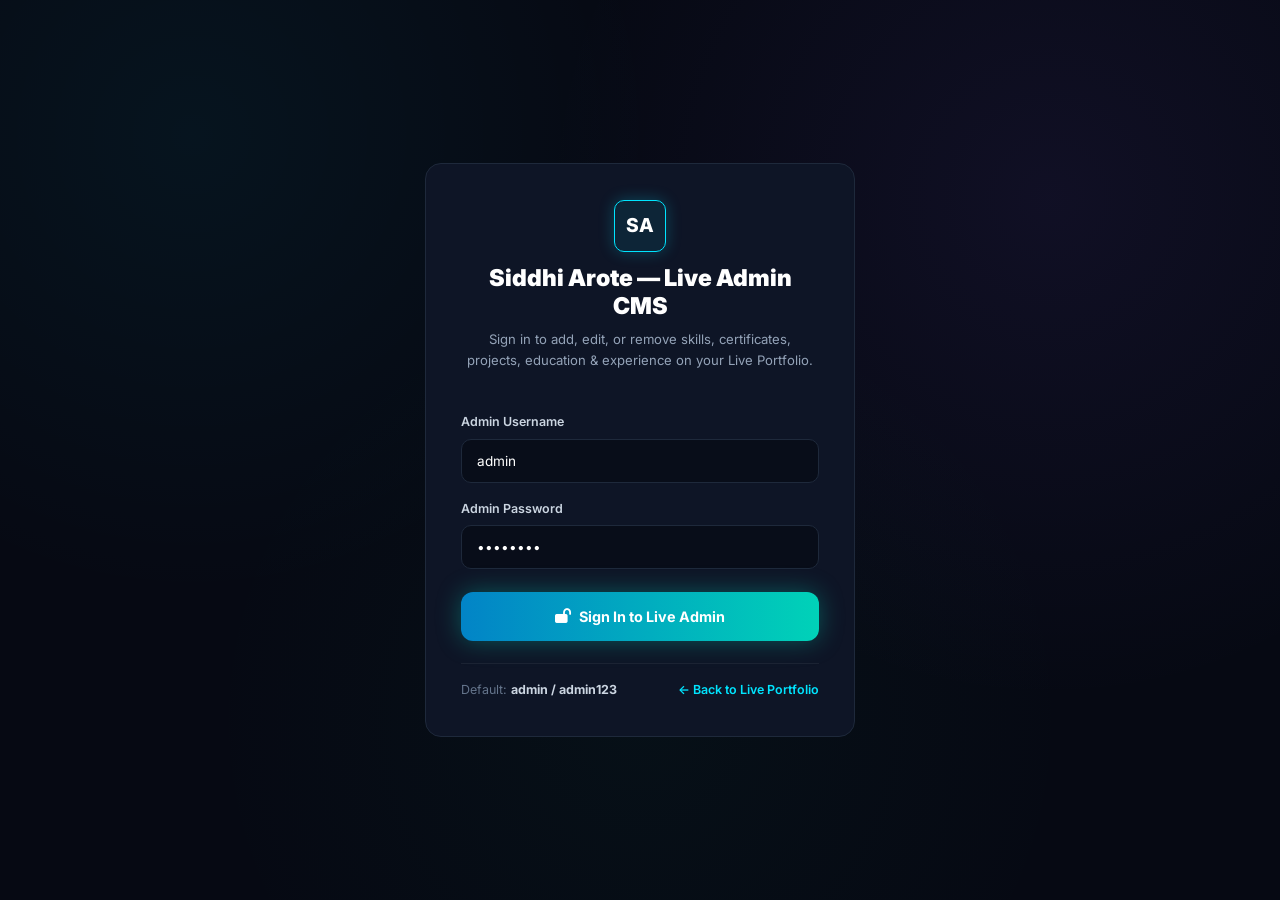
==== admin.html @ beb728c4 "Enable Live Admin CMS (admin.html) and auto-sync for Skills, Certificates, Projects, Education, Expe" ====
<!DOCTYPE html>
<html lang="en" data-bs-theme="dark">
<head>
    <meta charset="UTF-8">
    <meta name="viewport" content="width=device-width, initial-scale=1.0">
    <title>Live Admin CMS — Manage Portfolio (Skills, Certificates, Projects)</title>
    <link href="https://cdn.jsdelivr.net/npm/bootstrap@5.3.3/dist/css/bootstrap.min.css" rel="stylesheet">
    <link rel="stylesheet" href="https://cdnjs.cloudflare.com/ajax/libs/font-awesome/6.5.1/css/all.min.css">
    <link rel="stylesheet" href="assets/portfolio.css">
    <style>
        .admin-layout { display: grid; grid-template-columns: 260px 1fr; min-height: calc(100vh - 68px); }
        .admin-sidebar { background: #080d19; border-right: 1px solid #1e293b; padding: 1.4rem 1rem; display: flex; flex-direction: column; gap: 0.4rem; }
        .admin-tab-btn { display: flex; align-items: center; gap: 0.7rem; padding: 0.72rem 0.95rem; border-radius: 10px; font-size: 0.85rem; font-weight: 600; color: #94a3b8; background: transparent; border: 1px solid transparent; cursor: pointer; text-align: left; transition: all 0.2s; }
        .admin-tab-btn:hover { color: #fff; background: #111a2e; }
        .admin-tab-btn.active { background: rgba(0, 229, 255, 0.12); color: #00e5ff; border-color: rgba(0, 229, 255, 0.35); }
        .admin-main { padding: 2rem 2.4rem; max-width: 1120px; }
        .tab-panel { display: none; }
        .tab-panel.active { display: block; }
        .admin-table { width: 100%; border-collapse: collapse; font-size: 0.83rem; }
        .admin-table th, .admin-table td { padding: 0.78rem 0.9rem; border-bottom: 1px solid #1e293b; text-align: left; }
        .admin-table th { color: #94a3b8; font-weight: 700; background: #080d19; }
        .btn-sm-edit { background: rgba(59, 130, 246, 0.16); border: 1px solid rgba(59, 130, 246, 0.4); color: #60a5fa; padding: 0.3rem 0.65rem; border-radius: 6px; font-size: 0.74rem; font-weight: 600; cursor: pointer; }
        .btn-sm-del { background: rgba(244, 63, 94, 0.15); border: 1px solid rgba(244, 63, 94, 0.4); color: #fda4af; padding: 0.3rem 0.65rem; border-radius: 6px; font-size: 0.74rem; font-weight: 600; cursor: pointer; }
        @media (max-width: 920px) {
            .admin-layout { grid-template-columns: 1fr; }
            .admin-sidebar { flex-direction: row; flex-wrap: wrap; border-right: none; border-bottom: 1px solid #1e293b; }
        }
    </style>
</head>
<body>

<!-- LOGIN OVERLAY -->
<div id="adminLoginGate" style="min-height:100vh;display:flex;align-items:center;justify-content:center;padding:1.5rem;">
    <div class="edu-card" style="width:100%;max-width:430px;padding:2.2rem;">
        <div style="text-align:center;margin-bottom:1.6rem;">
            <div class="brand-logo" style="width:52px;height:52px;margin:0 auto 0.85rem;font-size:1.2rem;">SA</div>
            <h1 style="font-size:1.45rem;font-weight:900;color:#fff;">Siddhi Arote — Live Admin CMS</h1>
            <p style="font-size:0.82rem;color:#94a3b8;margin-top:0.25rem;">
                Sign in to add, edit, or remove skills, certificates, projects, education &amp; experience on your Live Portfolio.
            </p>
        </div>
        <div id="loginErrorBox" style="display:none;background:rgba(244,63,94,0.15);border:1px solid #f43f5e;color:#fda4af;padding:0.7rem 1rem;border-radius:10px;font-size:0.8rem;margin-bottom:1.1rem;text-align:center;">
            Invalid credentials! Default: <strong>admin / admin123</strong>
        </div>
        <form onsubmit="return handleLiveAdminLogin(event)">
            <div class="form-group">
                <label class="form-label">Admin Username</label>
                <input type="text" id="loginUser" class="form-control" value="admin" required>
            </div>
            <div class="form-group" style="margin-bottom:1.4rem;">
                <label class="form-label">Admin Password</label>
                <input type="password" id="loginPass" class="form-control" value="admin123" required>
            </div>
            <button type="submit" class="btn-explore" style="width:100%;justify-content:center;">
                <i class="fa-solid fa-lock-open"></i> Sign In to Live Admin
            </button>
        </form>
        <div style="margin-top:1.4rem;padding-top:1rem;border-top:1px solid rgba(255,255,255,0.06);display:flex;justify-content:space-between;font-size:0.78rem;color:#64748b;">
            <span>Default: <strong style="color:#cbd5e1;">admin / admin123</strong></span>
            <a href="index.html" style="color:#00e5ff;font-weight:600;">← Back to Live Portfolio</a>
        </div>
    </div>
</div>

<!-- DASHBOARD CONTAINER -->
<div id="adminAppWrap" style="display:none;">
    <header class="navbar">
        <div class="navbar-inner">
            <div class="brand">
                <div class="brand-logo">SA</div>
                <div class="brand-text">
                    <div class="brand-name">Live Portfolio Admin CMS <span class="online-dot"></span></div>
                    <div class="brand-sub">Add / Remove Skills, Certificates, Projects, Education &amp; Experience</div>
                </div>
            </div>
            <div class="nav-actions">
                <button type="button" class="btn-explore" onclick="publishToGitHubNow()" style="padding:0.48rem 1rem;font-size:0.8rem;">
                    <i class="fa-solid fa-cloud-arrow-up"></i> Save &amp; Publish to Live GitHub
                </button>
                <a href="index.html" target="_blank" class="btn-resume-nav">
                    <i class="fa-solid fa-up-right-from-square"></i> View Live Portfolio
                </a>
                <button type="button" onclick="logoutLiveAdmin()" class="btn-admin-nav" style="color:#fda4af;border-color:rgba(244,63,94,0.35);">
                    <i class="fa-solid fa-right-from-bracket"></i> Logout
                </button>
            </div>
        </div>
    </header>

    <div class="admin-layout">
        <aside class="admin-sidebar">
            <button type="button" class="admin-tab-btn active" onclick="switchTab('skills', this)">
                <i class="fa-solid fa-microchip"></i> Skills (<span id="cnt_skills">0</span>)
            </button>
            <button type="button" class="admin-tab-btn" onclick="switchTab('certificates', this)">
                <i class="fa-solid fa-award"></i> Certificates (<span id="cnt_certs">0</span>)
            </button>
            <button type="button" class="admin-tab-btn" onclick="switchTab('projects', this)">
                <i class="fa-solid fa-code-branch"></i> Projects (<span id="cnt_projects">0</span>)
            </button>
            <button type="button" class="admin-tab-btn" onclick="switchTab('education', this)">
                <i class="fa-solid fa-graduation-cap"></i> Education (<span id="cnt_edu">0</span>)
            </button>
            <button type="button" class="admin-tab-btn" onclick="switchTab('experience', this)">
                <i class="fa-solid fa-briefcase"></i> Experience (<span id="cnt_exp">0</span>)
            </button>
            <button type="button" class="admin-tab-btn" onclick="switchTab('github', this)">
                <i class="fa-brands fa-github"></i> GitHub Live Sync Settings
            </button>
        </aside>

        <main class="admin-main">
            <div id="statusAlert" style="display:none;background:rgba(16,185,129,0.16);border:1px solid #10b981;color:#34d399;padding:0.85rem 1.2rem;border-radius:12px;margin-bottom:1.5rem;font-size:0.86rem;font-weight:600;"></div>

            <!-- TAB 1: SKILLS -->
            <div id="tab-skills" class="tab-panel active">
                <h2 style="font-size:1.5rem;font-weight:800;margin-bottom:1.2rem;">Add / Edit / Remove Technical Skills</h2>
                <form onsubmit="return saveSkillItem(event)" class="edu-card" style="margin-bottom:2rem;">
                    <input type="hidden" id="sk_id" value="0">
                    <div class="form-grid" style="grid-template-columns:1.2fr 1.2fr 110px 140px auto;align-items:end;">
                        <div class="form-group" style="margin-bottom:0;">
                            <label class="form-label">Category *</label>
                            <select id="sk_cat" class="form-control">
                                <option value="Java Enterprise & Backend">Java Enterprise &amp; Backend</option>
                                <option value="MERN Stack & Modern Web">MERN Stack &amp; Modern Web</option>
                                <option value="Databases & Cloud / DevOps">Databases &amp; Cloud / DevOps</option>
                                <option value="AI & Engineering Foundations">AI &amp; Engineering Foundations</option>
                            </select>
                        </div>
                        <div class="form-group" style="margin-bottom:0;">
                            <label class="form-label">Skill Name *</label>
                            <input type="text" id="sk_name" class="form-control" required placeholder="e.g. React.js / Spring Security">
                        </div>
                        <div class="form-group" style="margin-bottom:0;">
                            <label class="form-label">Level (%) *</label>
                            <input type="number" id="sk_prof" class="form-control" value="90" min="10" max="100">
                        </div>
                        <div class="form-group" style="margin-bottom:0;">
                            <label class="form-label">Badge Label</label>
                            <input type="text" id="sk_badge" class="form-control" placeholder="e.g. Advanced">
                        </div>
                        <button type="submit" class="btn-explore" style="padding:0.68rem 1.1rem;">+ Save Skill</button>
                    </div>
                </form>
                <div class="edu-card">
                    <table class="admin-table">
                        <thead><tr><th>Category</th><th>Skill Name</th><th>Proficiency</th><th>Badge</th><th>Actions</th></tr></thead>
                        <tbody id="skillsTableBody"></tbody>
                    </table>
                </div>
            </div>

            <!-- TAB 2: CERTIFICATES -->
            <div id="tab-certificates" class="tab-panel">
                <h2 style="font-size:1.5rem;font-weight:800;margin-bottom:1.2rem;">Add / Edit / Remove Certifications</h2>
                <form onsubmit="return saveCertItem(event)" class="edu-card" style="margin-bottom:2rem;">
                    <input type="hidden" id="cert_id" value="0">
                    <div class="form-grid" style="grid-template-columns:1.5fr 1fr 1fr;">
                        <div class="form-group">
                            <label class="form-label">Certificate Title *</label>
                            <input type="text" id="cert_title" class="form-control" required placeholder="e.g. Programming In Java">
                        </div>
                        <div class="form-group">
                            <label class="form-label">Issuing Organization *</label>
                            <input type="text" id="cert_issuer" class="form-control" required placeholder="e.g. NPTEL & IIT Kharagpur">
                        </div>
                        <div class="form-group">
                            <label class="form-label">Category *</label>
                            <select id="cert_cat" class="form-control">
                                <option value="Java & DSA (IIT NPTEL)">Java &amp; DSA (IIT NPTEL)</option>
                                <option value="Web & Google Certs">Web &amp; Cloud Certs</option>
                            </select>
                        </div>
                    </div>
                    <div class="form-grid" style="grid-template-columns:1fr 1fr 1fr;">
                        <div class="form-group">
                            <label class="form-label">Issue Date *</label>
                            <input type="text" id="cert_date" class="form-control" required placeholder="e.g. Jan - Apr 2026">
                        </div>
                        <div class="form-group">
                            <label class="form-label">Score / Recognition Badge *</label>
                            <input type="text" id="cert_score" class="form-control" required placeholder="e.g. 75% (Elite)">
                        </div>
                        <div class="form-group">
                            <label class="form-label">Credential ID *</label>
                            <input type="text" id="cert_cred" class="form-control" required placeholder="e.g. NPTEL26CS...">
                        </div>
                    </div>
                    <div class="form-group">
                        <label class="form-label">Description</label>
                        <textarea id="cert_desc" rows="2" class="form-control"></textarea>
                    </div>
                    <div class="form-grid" style="grid-template-columns:1.2fr 1fr;">
                        <div class="form-group">
                            <label class="form-label">Skill Tags (Comma-separated)</label>
                            <input type="text" id="cert_skills" class="form-control" placeholder="Core Java, OOP, Multithreading">
                        </div>
                        <div class="form-group">
                            <label class="form-label">Certificate Proof Path / URL</label>
                            <input type="text" id="cert_proof" class="form-control" placeholder="uploads/my_cert.pdf or https://...">
                        </div>
                    </div>
                    <button type="submit" class="btn-explore"><i class="fa-solid fa-floppy-disk"></i> Save Certificate</button>
                </form>
                <div class="edu-card">
                    <table class="admin-table">
                        <thead><tr><th>Title</th><th>Issuer</th><th>Score</th><th>Category</th><th>Actions</th></tr></thead>
                        <tbody id="certsTableBody"></tbody>
                    </table>
                </div>
            </div>

            <!-- TAB 3: PROJECTS -->
            <div id="tab-projects" class="tab-panel">
                <h2 style="font-size:1.5rem;font-weight:800;margin-bottom:1.2rem;">Add / Edit / Remove Flagship Projects</h2>
                <form onsubmit="return saveProjItem(event)" class="edu-card" style="margin-bottom:2rem;">
                    <input type="hidden" id="proj_id" value="0">
                    <div class="form-grid" style="grid-template-columns:1.5fr 1fr 1fr;">
                        <div class="form-group">
                            <label class="form-label">Project Title *</label>
                            <input type="text" id="proj_title" class="form-control" required>
                        </div>
                        <div class="form-group">
                            <label class="form-label">Category *</label>
                            <select id="proj_cat" class="form-control">
                                <option value="Java Full Stack">Java Full Stack</option>
                                <option value="MERN Stack">MERN Stack</option>
                                <option value="AI & Microservices">AI &amp; Microservices</option>
                            </select>
                        </div>
                        <div class="form-group">
                            <label class="form-label">Build Method *</label>
                            <select id="proj_method" class="form-control">
                                <option value="Solo Handcrafted">Solo Handcrafted</option>
                                <option value="AI & Prompt Engineered">AI &amp; Prompt Engineered</option>
                            </select>
                        </div>
                    </div>
                    <div class="form-group">
                        <label class="form-label">Short Summary *</label>
                        <textarea id="proj_desc" rows="2" class="form-control" required></textarea>
                    </div>
                    <div class="form-group">
                        <label class="form-label">Architecture Details</label>
                        <textarea id="proj_arch" rows="2" class="form-control"></textarea>
                    </div>
                    <div class="form-grid" style="grid-template-columns:1.5fr 1fr;">
                        <div class="form-group">
                            <label class="form-label">Tech Stack (Comma-separated) *</label>
                            <input type="text" id="proj_tech" class="form-control" required>
                        </div>
                        <div class="form-group">
                            <label class="form-label">GitHub Repository URL</label>
                            <input type="text" id="proj_github" class="form-control">
                        </div>
                    </div>
                    <button type="submit" class="btn-explore"><i class="fa-solid fa-floppy-disk"></i> Save Project</button>
                </form>
                <div class="edu-card">
                    <table class="admin-table">
                        <thead><tr><th>Title</th><th>Category</th><th>Tech Stack</th><th>Actions</th></tr></thead>
                        <tbody id="projectsTableBody"></tbody>
                    </table>
                </div>
            </div>

            <!-- TAB 4: EDUCATION -->
            <div id="tab-education" class="tab-panel">
                <h2 style="font-size:1.5rem;font-weight:800;margin-bottom:1.2rem;">Add / Edit / Remove Education</h2>
                <form onsubmit="return saveEduItem(event)" class="edu-card" style="margin-bottom:2rem;">
                    <input type="hidden" id="edu_id" value="0">
                    <div class="form-grid" style="grid-template-columns:1.5fr 1fr;">
                        <div class="form-group">
                            <label class="form-label">Degree Title *</label>
                            <input type="text" id="edu_degree" class="form-control" required>
                        </div>
                        <div class="form-group">
                            <label class="form-label">Duration *</label>
                            <input type="text" id="edu_dur" class="form-control" required placeholder="2024 - 2026">
                        </div>
                    </div>
                    <div class="form-grid" style="grid-template-columns:1fr 1fr 1fr;">
                        <div class="form-group">
                            <label class="form-label">College / Institution *</label>
                            <input type="text" id="edu_inst" class="form-control" required>
                        </div>
                        <div class="form-group">
                            <label class="form-label">University *</label>
                            <input type="text" id="edu_univ" class="form-control" required>
                        </div>
                        <div class="form-group">
                            <label class="form-label">Percentage / CGPA *</label>
                            <input type="text" id="edu_status" class="form-control" required>
                        </div>
                    </div>
                    <div class="form-group">
                        <label class="form-label">Description</label>
                        <textarea id="edu_desc" rows="2" class="form-control"></textarea>
                    </div>
                    <div class="form-grid" style="grid-template-columns:1fr 1fr;">
                        <div class="form-group">
                            <label class="form-label">Proof Label</label>
                            <input type="text" id="edu_p1t" class="form-control" placeholder="Official Final Year Marksheet">
                        </div>
                        <div class="form-group">
                            <label class="form-label">Proof File Path / URL</label>
                            <input type="text" id="edu_p1u" class="form-control" placeholder="uploads/edu1_...pdf">
                        </div>
                    </div>
                    <button type="submit" class="btn-explore"><i class="fa-solid fa-floppy-disk"></i> Save Education</button>
                </form>
                <div class="edu-card">
                    <table class="admin-table">
                        <thead><tr><th>Degree</th><th>Institution</th><th>Score</th><th>Actions</th></tr></thead>
                        <tbody id="eduTableBody"></tbody>
                    </table>
                </div>
            </div>

            <!-- TAB 5: EXPERIENCE -->
            <div id="tab-experience" class="tab-panel">
                <h2 style="font-size:1.5rem;font-weight:800;margin-bottom:1.2rem;">Add / Edit / Remove Work Experience</h2>
                <form onsubmit="return saveExpItem(event)" class="edu-card" style="margin-bottom:2rem;">
                    <input type="hidden" id="exp_id" value="0">
                    <div class="form-grid" style="grid-template-columns:1.2fr 1.2fr 1fr;">
                        <div class="form-group">
                            <label class="form-label">Role Title *</label>
                            <input type="text" id="exp_role" class="form-control" required>
                        </div>
                        <div class="form-group">
                            <label class="form-label">Company *</label>
                            <input type="text" id="exp_company" class="form-control" required>
                        </div>
                        <div class="form-group">
                            <label class="form-label">Duration *</label>
                            <input type="text" id="exp_dur" class="form-control" required>
                        </div>
                    </div>
                    <div class="form-group">
                        <label class="form-label">Description *</label>
                        <textarea id="exp_desc" rows="2" class="form-control" required></textarea>
                    </div>
                    <div class="form-group">
                        <label class="form-label">Technologies Used (Comma-separated) *</label>
                        <input type="text" id="exp_tech" class="form-control" required>
                    </div>
                    <button type="submit" class="btn-explore"><i class="fa-solid fa-floppy-disk"></i> Save Experience</button>
                </form>
                <div class="edu-card">
                    <table class="admin-table">
                        <thead><tr><th>Role</th><th>Company</th><th>Duration</th><th>Actions</th></tr></thead>
                        <tbody id="expTableBody"></tbody>
                    </table>
                </div>
            </div>

            <!-- TAB 6: GITHUB LIVE SYNC -->
            <div id="tab-github" class="tab-panel">
                <h2 style="font-size:1.5rem;font-weight:800;margin-bottom:0.6rem;">Direct GitHub Live Sync Configuration</h2>
                <p style="color:#94a3b8;font-size:0.88rem;margin-bottom:1.4rem;">
                    To publish changes directly from the Live Website (`siddhiarote0420.github.io/Portfolio/admin.html`) to your GitHub repository without opening Eclipse, enter your GitHub Personal Access Token below once. (Or you can always update from your local Tomcat `/admin` panel, which auto-pushes via Git!)
                </p>
                <div class="edu-card">
                    <div class="form-grid">
                        <div class="form-group">
                            <label class="form-label">GitHub Repository (owner/repo)</label>
                            <input type="text" id="gh_repo" class="form-control" value="SiddhiArote0420/Portfolio">
                        </div>
                        <div class="form-group">
                            <label class="form-label">GitHub Personal Access Token (repo permission)</label>
                            <input type="password" id="gh_token" class="form-control" placeholder="ghp_xxxxxxxxxxxxxxxxxxxx">
                        </div>
                    </div>
                    <div class="d-flex gap-2 flex-wrap">
                        <button type="button" class="btn-explore" onclick="saveGitHubConfigAndPush()">
                            <i class="fa-solid fa-cloud-arrow-up"></i> Save Token &amp; Push Changes to Live Site Now
                        </button>
                        <button type="button" class="btn-dark-cta" onclick="downloadUpdatedJson()">
                            <i class="fa-solid fa-download"></i> Download portfolio-data.json
                        </button>
                        <button type="button" class="btn-sm-del" onclick="clearBrowserDraft()">
                            Reset Local Browser Draft
                        </button>
                    </div>
                </div>
            </div>
        </main>
    </div>
</div>

<script>
    var liveData = {
        profile: {},
        projects: [],
        educations: [],
        certificates: [],
        experiences: [],
        skills: [],
        counts: {}
    };

    function handleLiveAdminLogin(e) {
        e.preventDefault();
        var u = document.getElementById('loginUser').value.replace(/^\s+|\s+$/g, '');
        var p = document.getElementById('loginPass').value;
        if (u === 'admin' && p === 'admin123') {
            sessionStorage.setItem('PORTFOLIO_ADMIN_AUTH', '1');
            document.getElementById('adminLoginGate').style.display = 'none';
            document.getElementById('adminAppWrap').style.display = 'block';
            initAdminData();
        } else {
            document.getElementById('loginErrorBox').style.display = 'block';
        }
        return false;
    }

    function logoutLiveAdmin() {
        sessionStorage.removeItem('PORTFOLIO_ADMIN_AUTH');
        window.location.href = 'index.html';
    }

    document.addEventListener('DOMContentLoaded', function () {
        if (sessionStorage.getItem('PORTFOLIO_ADMIN_AUTH') === '1') {
            document.getElementById('adminLoginGate').style.display = 'none';
            document.getElementById('adminAppWrap').style.display = 'block';
            initAdminData();
        }
        var savedToken = localStorage.getItem('GH_PAT_TOKEN');
        if (savedToken) document.getElementById('gh_token').value = savedToken;
    });

    function switchTab(name, btn) {
        var panels = document.querySelectorAll('.tab-panel');
        for (var i = 0; i < panels.length; i++) panels[i].classList.remove('active');
        var btns = document.querySelectorAll('.admin-tab-btn');
        for (var j = 0; j < btns.length; j++) btns[j].classList.remove('active');
        document.getElementById('tab-' + name).classList.add('active');
        if (btn) btn.classList.add('active');
    }

    function showStatus(msg) {
        var box = document.getElementById('statusAlert');
        box.innerHTML = '<i class="fa-solid fa-circle-check"></i> ' + msg;
        box.style.display = 'block';
        setTimeout(function () { box.style.display = 'none'; }, 5000);
    }

    function initAdminData() {
        fetch('data/portfolio-data.json?t=' + new Date().getTime(), { cache: 'no-store' })
            .then(function (r) { return r.json(); })
            .then(function (data) {
                var localRaw = localStorage.getItem('PORTFOLIO_LIVE_OVERRIDE');
                if (localRaw) {
                    try {
                        var parsed = JSON.parse(localRaw);
                        if (parsed && parsed._updatedAt) data = parsed;
                    } catch (e) {}
                }
                liveData = data;
                renderAllAdminTables();
            });
    }

    function persistDraftAndNotify(msg) {
        liveData._updatedAt = new Date().getTime();
        liveData.counts = {
            projects: (liveData.projects || []).length,
            skills: (liveData.skills || []).length,
            certificates: (liveData.certificates || []).length,
            education: (liveData.educations || []).length,
            experience: (liveData.experiences || []).length
        };
        localStorage.setItem('PORTFOLIO_LIVE_OVERRIDE', JSON.stringify(liveData));
        renderAllAdminTables();
        showStatus(msg + ' (Click "Save & Publish to Live GitHub" in top bar to push to GitHub repository!)');
    }

    function renderAllAdminTables() {
        document.getElementById('cnt_skills').textContent = (liveData.skills || []).length;
        document.getElementById('cnt_certs').textContent = (liveData.certificates || []).length;
        document.getElementById('cnt_projects').textContent = (liveData.projects || []).length;
        document.getElementById('cnt_edu').textContent = (liveData.educations || []).length;
        document.getElementById('cnt_exp').textContent = (liveData.experiences || []).length;

        // Skills
        var skHtml = '';
        var sks = liveData.skills || [];
        for (var i = 0; i < sks.length; i++) {
            var s = sks[i];
            skHtml += '<tr>' +
                '<td>' + s.category + '</td>' +
                '<td style="font-weight:700;color:#fff;">' + s.skillName + '</td>' +
                '<td>' + s.proficiency + '%</td>' +
                '<td>' + (s.badgeText || '') + '</td>' +
                '<td>' +
                    '<button type="button" class="btn-sm-edit" onclick="editSkillRow(' + i + ')">Edit</button> ' +
                    '<button type="button" class="btn-sm-del" onclick="deleteSkillRow(' + i + ')">Delete</button>' +
                '</td></tr>';
        }
        document.getElementById('skillsTableBody').innerHTML = skHtml;

        // Certificates
        var cHtml = '';
        var certs = liveData.certificates || [];
        for (var j = 0; j < certs.length; j++) {
            var c = certs[j];
            cHtml += '<tr>' +
                '<td style="font-weight:700;color:#fff;">' + c.title + '</td>' +
                '<td style="color:#00e5ff;">' + c.issuer + '</td>' +
                '<td>' + c.scoreBadge + '</td>' +
                '<td>' + c.category + '</td>' +
                '<td>' +
                    '<button type="button" class="btn-sm-edit" onclick="editCertRow(' + j + ')">Edit</button> ' +
                    '<button type="button" class="btn-sm-del" onclick="deleteCertRow(' + j + ')">Delete</button>' +
                '</td></tr>';
        }
        document.getElementById('certsTableBody').innerHTML = cHtml;

        // Projects
        var pHtml = '';
        var projs = liveData.projects || [];
        for (var k = 0; k < projs.length; k++) {
            var p = projs[k];
            var tStr = Array.isArray(p.techStack) ? p.techStack.join(', ') : (p.techStack || '');
            pHtml += '<tr>' +
                '<td style="font-weight:700;color:#fff;">' + p.title + '</td>' +
                '<td>' + p.category + '</td>' +
                '<td style="color:#94a3b8;">' + tStr + '</td>' +
                '<td>' +
                    '<button type="button" class="btn-sm-edit" onclick="editProjRow(' + k + ')">Edit</button> ' +
                    '<button type="button" class="btn-sm-del" onclick="deleteProjRow(' + k + ')">Delete</button>' +
                '</td></tr>';
        }
        document.getElementById('projectsTableBody').innerHTML = pHtml;

        // Education
        var eHtml = '';
        var edus = liveData.educations || [];
        for (var m = 0; m < edus.length; m++) {
            var ed = edus[m];
            eHtml += '<tr>' +
                '<td style="font-weight:700;color:#fff;">' + ed.degree + '</td>' +
                '<td>' + ed.institution + '</td>' +
                '<td>' + ed.statusText + '</td>' +
                '<td>' +
                    '<button type="button" class="btn-sm-edit" onclick="editEduRow(' + m + ')">Edit</button> ' +
                    '<button type="button" class="btn-sm-del" onclick="deleteEduRow(' + m + ')">Delete</button>' +
                '</td></tr>';
        }
        document.getElementById('eduTableBody').innerHTML = eHtml;

        // Experience
        var xHtml = '';
        var exps = liveData.experiences || [];
        for (var n = 0; n < exps.length; n++) {
            var ex = exps[n];
            xHtml += '<tr>' +
                '<td style="font-weight:700;color:#fff;">' + ex.roleTitle + '</td>' +
                '<td>' + ex.company + '</td>' +
                '<td>' + ex.duration + '</td>' +
                '<td>' +
                    '<button type="button" class="btn-sm-edit" onclick="editExpRow(' + n + ')">Edit</button> ' +
                    '<button type="button" class="btn-sm-del" onclick="deleteExpRow(' + n + ')">Delete</button>' +
                '</td></tr>';
        }
        document.getElementById('expTableBody').innerHTML = xHtml;
    }

    // CRUD: Skills
    var editSkillIdx = -1;
    function saveSkillItem(e) {
        e.preventDefault();
        var item = {
            id: Date.now(),
            category: document.getElementById('sk_cat').value,
            skillName: document.getElementById('sk_name').value,
            proficiency: Number(document.getElementById('sk_prof').value) || 90,
            badgeText: document.getElementById('sk_badge').value
        };
        if (editSkillIdx >= 0) {
            liveData.skills[editSkillIdx] = item;
            editSkillIdx = -1;
        } else {
            liveData.skills.push(item);
        }
        document.getElementById('sk_name').value = '';
        document.getElementById('sk_badge').value = '';
        persistDraftAndNotify('Skill saved!');
        return false;
    }
    function editSkillRow(idx) {
        var s = liveData.skills[idx];
        editSkillIdx = idx;
        document.getElementById('sk_cat').value = s.category;
        document.getElementById('sk_name').value = s.skillName;
        document.getElementById('sk_prof').value = s.proficiency;
        document.getElementById('sk_badge').value = s.badgeText || '';
    }
    function deleteSkillRow(idx) {
        if (!confirm('Remove this skill?')) return;
        liveData.skills.splice(idx, 1);
        persistDraftAndNotify('Skill removed!');
    }

    // CRUD: Certificates
    var editCertIdx = -1;
    function saveCertItem(e) {
        e.preventDefault();
        var item = {
            id: Date.now(),
            title: document.getElementById('cert_title').value,
            issuer: document.getElementById('cert_issuer').value,
            issueDate: document.getElementById('cert_date').value,
            scoreBadge: document.getElementById('cert_score').value,
            category: document.getElementById('cert_cat').value,
            eliteGold: false,
            topRibbonText: 'ELITE CERTIFIED',
            description: document.getElementById('cert_desc').value,
            skillTags: document.getElementById('cert_skills').value,
            credentialId: document.getElementById('cert_cred').value,
            proofUrl: document.getElementById('cert_proof').value
        };
        if (editCertIdx >= 0) {
            liveData.certificates[editCertIdx] = item;
            editCertIdx = -1;
        } else {
            liveData.certificates.push(item);
        }
        document.getElementById('cert_title').value = '';
        document.getElementById('cert_issuer').value = '';
        document.getElementById('cert_date').value = '';
        document.getElementById('cert_score').value = '';
        document.getElementById('cert_desc').value = '';
        document.getElementById('cert_skills').value = '';
        document.getElementById('cert_cred').value = '';
        document.getElementById('cert_proof').value = '';
        persistDraftAndNotify('Certificate saved!');
        return false;
    }
    function editCertRow(idx) {
        var c = liveData.certificates[idx];
        editCertIdx = idx;
        document.getElementById('cert_title').value = c.title || '';
        document.getElementById('cert_issuer').value = c.issuer || '';
        document.getElementById('cert_date').value = c.issueDate || '';
        document.getElementById('cert_score').value = c.scoreBadge || '';
        document.getElementById('cert_cat').value = c.category || 'Java & DSA (IIT NPTEL)';
        document.getElementById('cert_desc').value = c.description || '';
        document.getElementById('cert_skills').value = c.skillTags || '';
        document.getElementById('cert_cred').value = c.credentialId || '';
        document.getElementById('cert_proof').value = c.proofUrl || '';
    }
    function deleteCertRow(idx) {
        if (!confirm('Remove this certificate?')) return;
        liveData.certificates.splice(idx, 1);
        persistDraftAndNotify('Certificate removed!');
    }

    // CRUD: Projects
    var editProjIdx = -1;
    function saveProjItem(e) {
        e.preventDefault();
        var techs = document.getElementById('proj_tech').value.split(/\s*,\s*/);
        var item = {
            id: Date.now(),
            title: document.getElementById('proj_title').value,
            category: document.getElementById('proj_cat').value,
            buildMethod: document.getElementById('proj_method').value,
            featured: true,
            description: document.getElementById('proj_desc').value,
            architectureDetails: document.getElementById('proj_arch').value,
            githubUrl: document.getElementById('proj_github').value,
            liveUrl: '',
            proofUrl: '',
            techStack: techs
        };
        if (editProjIdx >= 0) {
            liveData.projects[editProjIdx] = item;
            editProjIdx = -1;
        } else {
            liveData.projects.push(item);
        }
        document.getElementById('proj_title').value = '';
        document.getElementById('proj_desc').value = '';
        document.getElementById('proj_arch').value = '';
        document.getElementById('proj_tech').value = '';
        document.getElementById('proj_github').value = '';
        persistDraftAndNotify('Project saved!');
        return false;
    }
    function editProjRow(idx) {
        var p = liveData.projects[idx];
        editProjIdx = idx;
        document.getElementById('proj_title').value = p.title || '';
        document.getElementById('proj_cat').value = p.category || 'Java Full Stack';
        document.getElementById('proj_method').value = p.buildMethod || 'Solo Handcrafted';
        document.getElementById('proj_desc').value = p.description || '';
        document.getElementById('proj_arch').value = p.architectureDetails || '';
        document.getElementById('proj_tech').value = Array.isArray(p.techStack) ? p.techStack.join(', ') : (p.techStack || '');
        document.getElementById('proj_github').value = p.githubUrl || '';
    }
    function deleteProjRow(idx) {
        if (!confirm('Remove this project?')) return;
        liveData.projects.splice(idx, 1);
        persistDraftAndNotify('Project removed!');
    }

    // CRUD: Education
    var editEduIdx = -1;
    function saveEduItem(e) {
        e.preventDefault();
        var item = {
            id: Date.now(),
            degree: document.getElementById('edu_degree').value,
            institution: document.getElementById('edu_inst').value,
            university: document.getElementById('edu_univ').value,
            duration: document.getElementById('edu_dur').value,
            statusText: document.getElementById('edu_status').value,
            description: document.getElementById('edu_desc').value,
            proof1Title: document.getElementById('edu_p1t').value,
            proof1Url: document.getElementById('edu_p1u').value,
            proof2Title: '',
            proof2Url: '',
            proof3Title: '',
            proof3Url: ''
        };
        if (editEduIdx >= 0) {
            liveData.educations[editEduIdx] = item;
            editEduIdx = -1;
        } else {
            liveData.educations.push(item);
        }
        persistDraftAndNotify('Education saved!');
        return false;
    }
    function editEduRow(idx) {
        var ed = liveData.educations[idx];
        editEduIdx = idx;
        document.getElementById('edu_degree').value = ed.degree || '';
        document.getElementById('edu_inst').value = ed.institution || '';
        document.getElementById('edu_univ').value = ed.university || '';
        document.getElementById('edu_dur').value = ed.duration || '';
        document.getElementById('edu_status').value = ed.statusText || '';
        document.getElementById('edu_desc').value = ed.description || '';
        document.getElementById('edu_p1t').value = ed.proof1Title || '';
        document.getElementById('edu_p1u').value = ed.proof1Url || '';
    }
    function deleteEduRow(idx) {
        if (!confirm('Remove this education entry?')) return;
        liveData.educations.splice(idx, 1);
        persistDraftAndNotify('Education removed!');
    }

    // CRUD: Experience
    var editExpIdx = -1;
    function saveExpItem(e) {
        e.preventDefault();
        var item = {
            id: Date.now(),
            roleTitle: document.getElementById('exp_role').value,
            company: document.getElementById('exp_company').value,
            expType: 'Internship',
            trackName: 'Software Engineering',
            duration: document.getElementById('exp_dur').value,
            location: 'Pune',
            description: document.getElementById('exp_desc').value,
            techStack: document.getElementById('exp_tech').value,
            proof1Title: '',
            proof1Url: '',
            proof2Title: '',
            proof2Url: '',
            proof3Title: '',
            proof3Url: ''
        };
        if (editExpIdx >= 0) {
            liveData.experiences[editExpIdx] = item;
            editExpIdx = -1;
        } else {
            liveData.experiences.push(item);
        }
        persistDraftAndNotify('Experience saved!');
        return false;
    }
    function editExpRow(idx) {
        var ex = liveData.experiences[idx];
        editExpIdx = idx;
        document.getElementById('exp_role').value = ex.roleTitle || '';
        document.getElementById('exp_company').value = ex.company || '';
        document.getElementById('exp_dur').value = ex.duration || '';
        document.getElementById('exp_desc').value = ex.description || '';
        document.getElementById('exp_tech').value = ex.techStack || '';
    }
    function deleteExpRow(idx) {
        if (!confirm('Remove this experience entry?')) return;
        liveData.experiences.splice(idx, 1);
        persistDraftAndNotify('Experience removed!');
    }

    function saveGitHubConfigAndPush() {
        var token = document.getElementById('gh_token').value.replace(/^\s+|\s+$/g, '');
        if (token) localStorage.setItem('GH_PAT_TOKEN', token);
        publishToGitHubNow();
    }

    function publishToGitHubNow() {
        var token = (document.getElementById('gh_token').value || localStorage.getItem('GH_PAT_TOKEN') || '').replace(/^\s+|\s+$/g, '');
        var repo = (document.getElementById('gh_repo').value || 'SiddhiArote0420/Portfolio').replace(/^\s+|\s+$/g, '');
        if (!token) {
            switchTab('github');
            alert('To publish directly from the browser to GitHub Pages, enter your GitHub Personal Access Token once (or use your local Eclipse Tomcat Admin Panel which auto-pushes via Git!).');
            return;
        }
        var apiUrl = 'https://api.github.com/repos/' + repo + '/contents/data/portfolio-data.json';
        var jsonStr = JSON.stringify(liveData, null, 2);
        var base64Content = btoa(unescape(encodeURIComponent(jsonStr)));

        fetch(apiUrl, {
            headers: { 'Authorization': 'Bearer ' + token, 'Accept': 'application/vnd.github+json' }
        })
        .then(function (r) { return r.json(); })
        .then(function (fileInfo) {
            return fetch(apiUrl, {
                method: 'PUT',
                headers: {
                    'Authorization': 'Bearer ' + token,
                    'Accept': 'application/vnd.github+json',
                    'Content-Type': 'application/json'
                },
                body: JSON.stringify({
                    message: 'Update portfolio data from Live Admin CMS',
                    content: base64Content,
                    sha: fileInfo.sha
                })
            });
        })
        .then(function (res) {
            if (res.ok) {
                showStatus('Published directly to GitHub repository! Live site will refresh in ~30 seconds.');
            } else {
                alert('GitHub API push failed. Please check your Personal Access Token.');
            }
        });
    }

    function downloadUpdatedJson() {
        var blob = new Blob([JSON.stringify(liveData, null, 2)], { type: 'application/json' });
        var a = document.createElement('a');
        a.href = URL.createObjectURL(blob);
        a.download = 'portfolio-data.json';
        a.click();
    }

    function clearBrowserDraft() {
        localStorage.removeItem('PORTFOLIO_LIVE_OVERRIDE');
        location.reload();
    }
</script>
</body>
</html>
---- assets/portfolio.css ----
@import url('https://fonts.googleapis.com/css2?family=Inter:wght@400;500;600;700;800;900&family=JetBrains+Mono:wght@400;500;600;700&display=swap');

:root {
    --bg-primary: #060913;
    --bg-secondary: #0b1020;
    --bg-card: #0e1526;
    --bg-card-hover: #131c33;
    --bg-pill: #131b2e;
    --border-subtle: rgba(255, 255, 255, 0.08);
    --border-card: #1e293b;
    --border-cyan: rgba(0, 229, 255, 0.4);
    --border-gold: rgba(245, 158, 11, 0.55);
    --text-primary: #f8fafc;
    --text-secondary: #94a3b8;
    --text-muted: #64748b;
    --cyan: #00e5ff;
    --cyan-teal: #00d2b8;
    --blue-accent: #2563eb;
    --purple-start: #9333ea;
    --purple-end: #6366f1;
    --emerald: #10b981;
    --gold: #f59e0b;
    --gold-light: #fbbf24;
}

* {
    box-sizing: border-box;
    margin: 0;
    padding: 0;
}

html {
    scroll-behavior: smooth;
}

body {
    background-color: var(--bg-primary);
    background-image:
        radial-gradient(circle at 15% 15%, rgba(0, 229, 255, 0.05) 0%, transparent 35%),
        radial-gradient(circle at 82% 22%, rgba(139, 92, 246, 0.08) 0%, transparent 40%),
        radial-gradient(circle at 50% 80%, rgba(16, 185, 129, 0.04) 0%, transparent 45%);
    color: var(--text-primary);
    font-family: 'Inter', -apple-system, BlinkMacSystemFont, sans-serif;
    line-height: 1.6;
    overflow-x: hidden;
}

a {
    color: inherit;
    text-decoration: none;
}

/* ================= TOP NAVBAR ================= */
.navbar {
    position: sticky;
    top: 0;
    z-index: 1000;
    background: rgba(6, 9, 19, 0.85);
    backdrop-filter: blur(16px);
    -webkit-backdrop-filter: blur(16px);
    border-bottom: 1px solid rgba(255, 255, 255, 0.06);
    padding: 0.85rem 2rem;
}

.navbar-inner {
    max-width: 1280px;
    margin: 0 auto;
    display: flex;
    align-items: center;
    justify-content: space-between;
    gap: 1.25rem;
}

.brand {
    display: flex;
    align-items: center;
    gap: 0.75rem;
}

.brand-logo {
    width: 40px;
    height: 40px;
    border-radius: 10px;
    background: rgba(0, 229, 255, 0.08);
    border: 1.5px solid var(--cyan);
    box-shadow: 0 0 15px rgba(0, 229, 255, 0.25);
    display: flex;
    align-items: center;
    justify-content: center;
    font-weight: 800;
    font-size: 0.95rem;
    color: #ffffff;
    letter-spacing: 0.5px;
}

.brand-text {
    display: flex;
    flex-direction: column;
}

.brand-name {
    font-weight: 700;
    font-size: 0.98rem;
    color: #fff;
    display: flex;
    align-items: center;
    gap: 6px;
}

.online-dot {
    width: 8px;
    height: 8px;
    border-radius: 50%;
    background: var(--emerald);
    box-shadow: 0 0 8px var(--emerald);
    display: inline-block;
}

.brand-sub {
    font-family: 'JetBrains Mono', monospace;
    font-size: 0.72rem;
    color: var(--text-secondary);
}

.nav-links {
    display: flex;
    align-items: center;
    gap: 1.4rem;
}

.nav-link {
    display: inline-flex;
    align-items: center;
    gap: 0.42rem;
    font-size: 0.84rem;
    font-weight: 500;
    color: #cbd5e1;
    transition: color 0.2s ease, transform 0.2s ease;
}

.nav-link:hover {
    color: var(--cyan);
}

.nav-link i {
    font-size: 0.82rem;
    color: var(--text-secondary);
}

.nav-link:hover i {
    color: var(--cyan);
}

.nav-actions {
    display: flex;
    align-items: center;
    gap: 0.65rem;
}

.btn-recruiter {
    background: linear-gradient(135deg, #9333ea 0%, #6366f1 100%);
    color: #fff;
    font-weight: 600;
    font-size: 0.82rem;
    padding: 0.55rem 1.05rem;
    border-radius: 10px;
    border: 1px solid rgba(255, 255, 255, 0.18);
    box-shadow: 0 0 20px rgba(139, 92, 246, 0.4);
    display: inline-flex;
    align-items: center;
    gap: 0.45rem;
    cursor: pointer;
    transition: all 0.25s ease;
}

.btn-recruiter:hover {
    transform: translateY(-1px);
    box-shadow: 0 0 28px rgba(139, 92, 246, 0.65);
}

.btn-resume-nav {
    background: #111827;
    color: #e2e8f0;
    font-weight: 600;
    font-size: 0.82rem;
    padding: 0.55rem 1rem;
    border-radius: 10px;
    border: 1px solid #1e293b;
    display: inline-flex;
    align-items: center;
    gap: 0.45rem;
    cursor: pointer;
    transition: all 0.2s ease;
}

.btn-resume-nav:hover {
    border-color: var(--cyan);
    color: #fff;
}

.btn-admin-nav {
    background: rgba(15, 23, 42, 0.9);
    color: #94a3b8;
    font-size: 0.78rem;
    padding: 0.52rem 0.75rem;
    border-radius: 10px;
    border: 1px solid #1e293b;
    display: inline-flex;
    align-items: center;
    gap: 0.35rem;
    transition: all 0.2s ease;
}

.btn-admin-nav:hover {
    color: var(--cyan);
    border-color: var(--border-cyan);
}

/* ================= CONTAINER & SECTIONS ================= */
.container {
    max-width: 1240px;
    margin: 0 auto;
    padding: 0 1.75rem;
}

section {
    padding: 4.5rem 0;
}

.section-header {
    text-align: center;
    max-width: 780px;
    margin: 0 auto 2.8rem;
}

.section-badge {
    display: inline-flex;
    align-items: center;
    gap: 0.45rem;
    padding: 0.35rem 0.95rem;
    border-radius: 999px;
    font-size: 0.75rem;
    font-weight: 600;
    margin-bottom: 1rem;
    background: rgba(30, 58, 138, 0.25);
    border: 1px solid rgba(59, 130, 246, 0.35);
    color: #60a5fa;
}

.section-badge.emerald {
    background: rgba(6, 78, 59, 0.3);
    border-color: rgba(16, 185, 129, 0.35);
    color: #34d399;
}

.section-badge.gold {
    background: rgba(120, 53, 15, 0.3);
    border-color: rgba(245, 158, 11, 0.4);
    color: #fbbf24;
}

.section-title {
    font-size: 2.5rem;
    font-weight: 800;
    letter-spacing: -0.02em;
    color: #ffffff;
    margin-bottom: 0.75rem;
}

.section-subtitle {
    font-size: 0.98rem;
    color: var(--text-secondary);
    line-height: 1.65;
}

/* ================= HERO SECTION (IMAGE 1) ================= */
.hero-section {
    padding: 4.2rem 0 4.5rem;
}

.hero-grid {
    display: grid;
    grid-template-columns: 1.25fr 0.85fr;
    gap: 3.5rem;
    align-items: center;
}

.status-pill {
    display: inline-flex;
    align-items: center;
    gap: 0.6rem;
    background: #0d1424;
    border: 1px solid #1e293b;
    padding: 0.42rem 1rem;
    border-radius: 999px;
    font-size: 0.78rem;
    color: #cbd5e1;
    margin-bottom: 1.6rem;
}

.status-pill .sep {
    color: #334155;
}

.status-pill .loc {
    color: #94a3b8;
    display: inline-flex;
    align-items: center;
    gap: 4px;
}

.hero-greeting {
    font-size: 0.88rem;
    font-weight: 800;
    text-transform: uppercase;
    letter-spacing: 0.08em;
    color: var(--cyan);
    margin-bottom: 0.35rem;
}

.hero-name {
    font-size: 3.7rem;
    font-weight: 900;
    letter-spacing: -0.03em;
    line-height: 1.08;
    color: #ffffff;
    margin-bottom: 0.65rem;
}

.hero-role {
    font-size: 1.55rem;
    font-weight: 700;
    background: linear-gradient(90deg, #00e5ff 0%, #10b981 100%);
    -webkit-background-clip: text;
    -webkit-text-fill-color: transparent;
    margin-bottom: 1.35rem;
    min-height: 2.3rem;
    display: flex;
    align-items: center;
    gap: 0.4rem;
}

.rotating-role-fade {
    transition: opacity 0.4s ease, transform 0.4s ease;
    display: inline-block;
}

.rotating-role-fade.fade-out {
    opacity: 0;
    transform: translateY(8px);
}

.hero-bio {
    font-size: 0.98rem;
    color: #94a3b8;
    line-height: 1.72;
    margin-bottom: 1.65rem;
    max-width: 630px;
}

.hero-highlight-bar {
    display: inline-flex;
    flex-wrap: wrap;
    align-items: center;
    gap: 0.85rem;
    background: #0b1120;
    border: 1px solid #1e293b;
    padding: 0.75rem 1.15rem;
    border-radius: 12px;
    margin-bottom: 1.85rem;
    font-size: 0.84rem;
}

.highlight-gold {
    color: var(--gold-light);
    font-weight: 600;
    display: inline-flex;
    align-items: center;
    gap: 0.45rem;
}

.btn-view-proof-mini {
    background: rgba(245, 158, 11, 0.16);
    border: 1px solid rgba(245, 158, 11, 0.4);
    color: var(--gold-light);
    font-size: 0.7rem;
    font-weight: 700;
    padding: 0.18rem 0.55rem;
    border-radius: 6px;
    cursor: pointer;
    transition: all 0.2s;
}

.btn-view-proof-mini:hover {
    background: rgba(245, 158, 11, 0.3);
}

.highlight-mca {
    color: #e2e8f0;
    font-weight: 600;
    display: inline-flex;
    align-items: center;
    gap: 0.4rem;
}

.highlight-mca i {
    color: var(--emerald);
}

.hero-cta-row {
    display: flex;
    flex-wrap: wrap;
    align-items: center;
    gap: 0.9rem;
    margin-bottom: 2rem;
}

.btn-explore {
    background: linear-gradient(90deg, #0284c7 0%, #00d2b8 100%);
    color: #ffffff;
    font-weight: 700;
    font-size: 0.9rem;
    padding: 0.82rem 1.5rem;
    border-radius: 12px;
    box-shadow: 0 0 25px rgba(0, 210, 184, 0.35);
    display: inline-flex;
    align-items: center;
    gap: 0.55rem;
    border: none;
    cursor: pointer;
    transition: all 0.25s ease;
}

.btn-explore:hover {
    transform: translateY(-2px);
    box-shadow: 0 0 32px rgba(0, 229, 255, 0.55);
}

.btn-dark-cta {
    background: #0d1424;
    color: #e2e8f0;
    font-weight: 600;
    font-size: 0.88rem;
    padding: 0.82rem 1.3rem;
    border-radius: 12px;
    border: 1px solid #1e293b;
    display: inline-flex;
    align-items: center;
    gap: 0.5rem;
    cursor: pointer;
    transition: all 0.2s ease;
}

.btn-dark-cta:hover {
    border-color: #38bdf8;
    background: #131c33;
}

.hero-socials {
    display: flex;
    align-items: center;
    gap: 0.65rem;
}

.social-box {
    width: 42px;
    height: 42px;
    border-radius: 10px;
    background: #0d1424;
    border: 1px solid #1e293b;
    display: flex;
    align-items: center;
    justify-content: center;
    color: #94a3b8;
    font-size: 0.95rem;
    font-weight: 700;
    transition: all 0.2s ease;
}

.social-box:hover {
    color: #fff;
    border-color: var(--cyan);
    box-shadow: 0 0 15px rgba(0, 229, 255, 0.25);
    transform: translateY(-2px);
}

/* Hero Right Portrait Card */
.hero-photo-wrap {
    position: relative;
    display: flex;
    justify-content: center;
    align-items: center;
}

.photo-glow {
    position: absolute;
    width: 340px;
    height: 410px;
    border-radius: 28px;
    background: linear-gradient(135deg, rgba(56, 189, 248, 0.35), rgba(139, 92, 246, 0.4));
    filter: blur(36px);
    z-index: 0;
}

.photo-card {
    position: relative;
    z-index: 1;
    width: 330px;
    height: 400px;
    border-radius: 22px;
    overflow: hidden;
    background: #111827;
    border: 2px solid rgba(139, 92, 246, 0.45);
    box-shadow: 0 20px 50px rgba(0, 0, 0, 0.65);
}

.photo-card img {
    width: 100%;
    height: 100%;
    object-fit: cover;
    object-position: center top;
}

.photo-caption-overlay {
    position: absolute;
    bottom: 0;
    left: 0;
    right: 0;
    padding: 2.2rem 1.2rem 0.95rem;
    background: linear-gradient(to top, rgba(6, 9, 19, 0.95) 15%, rgba(6, 9, 19, 0.5) 65%, transparent 100%);
    text-align: center;
}

.photo-caption-name {
    font-weight: 700;
    font-size: 0.95rem;
    color: #fff;
}

.photo-caption-role {
    font-family: 'JetBrains Mono', monospace;
    font-size: 0.72rem;
    color: var(--cyan-teal);
}

.floating-badge {
    position: absolute;
    z-index: 3;
    background: rgba(15, 23, 42, 0.94);
    backdrop-filter: blur(12px);
    border-radius: 14px;
    padding: 0.7rem 1rem;
    display: flex;
    align-items: center;
    gap: 0.7rem;
    box-shadow: 0 12px 30px rgba(0, 0, 0, 0.55);
}

.floating-badge.top-right {
    top: -16px;
    right: -12px;
    border: 1px solid rgba(245, 158, 11, 0.45);
}

.floating-badge.bottom-left {
    bottom: -16px;
    left: -18px;
    border: 1px solid #1e293b;
}

.fb-icon {
    width: 36px;
    height: 36px;
    border-radius: 10px;
    display: flex;
    align-items: center;
    justify-content: center;
    font-size: 0.95rem;
}

.fb-icon.gold {
    background: rgba(245, 158, 11, 0.15);
    color: var(--gold-light);
}

.fb-icon.blue {
    background: rgba(37, 99, 235, 0.18);
    color: #60a5fa;
}

.fb-title {
    font-weight: 800;
    font-size: 0.9rem;
    color: #fff;
}

.fb-title.gold-text {
    color: var(--gold-light);
}

.fb-sub {
    font-size: 0.68rem;
    color: var(--text-secondary);
}

/* ================= FILTER BAR (PROJECTS & CERTS) ================= */
.filter-bar {
    background: #0b1120;
    border: 1px solid #1e293b;
    border-radius: 16px;
    padding: 0.85rem 1.1rem;
    margin-bottom: 2.2rem;
    display: flex;
    flex-wrap: wrap;
    align-items: center;
    justify-content: space-between;
    gap: 0.75rem;
}

.filter-group {
    display: flex;
    flex-wrap: wrap;
    align-items: center;
    gap: 0.42rem;
}

.filter-btn {
    background: #111827;
    color: #94a3b8;
    border: 1px solid #1e293b;
    padding: 0.42rem 0.82rem;
    border-radius: 10px;
    font-size: 0.76rem;
    font-weight: 600;
    cursor: pointer;
    display: inline-flex;
    align-items: center;
    gap: 0.35rem;
    white-space: nowrap;
    transition: all 0.2s ease;
}

.filter-btn:hover {
    color: #fff;
    border-color: #334155;
}

.filter-btn.active {
    background: var(--blue-accent);
    color: #fff;
    border-color: #3b82f6;
    box-shadow: 0 0 16px rgba(37, 99, 235, 0.45);
}

.search-input-wrap {
    position: relative;
    flex: 1 1 200px;
    max-width: 260px;
    min-width: 180px;
}

.search-input-wrap i {
    position: absolute;
    left: 12px;
    top: 50%;
    transform: translateY(-50%);
    color: #64748b;
    font-size: 0.8rem;
}

.search-input {
    width: 100%;
    background: #070b14;
    border: 1px solid #1e293b;
    color: #e2e8f0;
    padding: 0.46rem 0.85rem 0.46rem 2.1rem;
    border-radius: 10px;
    font-size: 0.78rem;
    outline: none;
}

.search-input:focus {
    border-color: var(--cyan);
}

/* ================= PROJECT CARDS GRID (IMAGE 2) ================= */
.projects-grid {
    display: grid;
    grid-template-columns: repeat(3, 1fr);
    gap: 1.5rem;
}

.project-card {
    background: var(--bg-card);
    border: 1px solid var(--border-card);
    border-radius: 16px;
    padding: 1.5rem;
    display: flex;
    flex-direction: column;
    justify-content: space-between;
    transition: all 0.25s ease;
}

.project-card:hover {
    border-color: rgba(56, 189, 248, 0.45);
    transform: translateY(-4px);
    box-shadow: 0 14px 34px rgba(0, 0, 0, 0.45);
}

.project-top-badges {
    display: flex;
    align-items: center;
    justify-content: space-between;
    gap: 0.5rem;
    margin-bottom: 1rem;
}

.badge-method {
    font-size: 0.68rem;
    font-weight: 700;
    padding: 0.26rem 0.68rem;
    border-radius: 999px;
    display: inline-flex;
    align-items: center;
    gap: 0.35rem;
}

.badge-method.solo {
    background: rgba(180, 83, 9, 0.2);
    border: 1px solid rgba(245, 158, 11, 0.35);
    color: #fbbf24;
}

.badge-method.ai {
    background: rgba(109, 40, 217, 0.22);
    border: 1px solid rgba(167, 139, 250, 0.35);
    color: #c4b5fd;
}

.badge-featured {
    font-size: 0.65rem;
    font-weight: 800;
    text-transform: uppercase;
    letter-spacing: 0.05em;
    padding: 0.22rem 0.55rem;
    border-radius: 6px;
    background: rgba(37, 99, 235, 0.2);
    border: 1px solid rgba(59, 130, 246, 0.35);
    color: #60a5fa;
}

.project-title-row {
    display: flex;
    align-items: flex-start;
    justify-content: space-between;
    gap: 0.5rem;
    margin-bottom: 0.65rem;
}

.project-title {
    font-size: 1.08rem;
    font-weight: 700;
    color: #fff;
    line-height: 1.35;
}

.project-desc {
    font-size: 0.83rem;
    color: var(--text-secondary);
    margin-bottom: 1.15rem;
    display: -webkit-box;
    -webkit-line-clamp: 3;
    -webkit-box-orient: vertical;
    overflow: hidden;
}

.tech-tags {
    display: flex;
    flex-wrap: wrap;
    gap: 0.42rem;
    margin-bottom: 1.25rem;
}

.tech-tag {
    background: #080d19;
    border: 1px solid #1e293b;
    color: #cbd5e1;
    font-size: 0.7rem;
    font-weight: 600;
    padding: 0.24rem 0.6rem;
    border-radius: 6px;
}

.tech-tag.more {
    color: #64748b;
}

.project-footer {
    padding-top: 0.9rem;
    border-top: 1px solid rgba(255, 255, 255, 0.06);
    display: flex;
    align-items: center;
    justify-content: space-between;
}

.deep-dive-link {
    font-size: 0.76rem;
    font-weight: 600;
    color: #94a3b8;
    cursor: pointer;
    transition: color 0.2s;
    background: none;
    border: none;
}

.deep-dive-link:hover {
    color: var(--cyan);
}

.repo-icon-btn {
    width: 30px;
    height: 30px;
    border-radius: 8px;
    background: #131c31;
    border: 1px solid #1e293b;
    display: inline-flex;
    align-items: center;
    justify-content: center;
    color: #94a3b8;
    font-size: 0.82rem;
}

.repo-icon-btn:hover {
    color: #fff;
    border-color: var(--cyan);
}

/* ================= EDUCATION & PROOFS GRID (IMAGE 3) ================= */
.education-grid {
    display: grid;
    grid-template-columns: repeat(2, 1fr);
    gap: 1.6rem;
}

.edu-card {
    background: var(--bg-card);
    border: 1px solid var(--border-card);
    border-radius: 16px;
    padding: 1.75rem;
    display: flex;
    flex-direction: column;
    justify-content: space-between;
}

.edu-top-row {
    display: flex;
    align-items: flex-start;
    justify-content: space-between;
    margin-bottom: 1.1rem;
}

.edu-icon-box {
    width: 44px;
    height: 44px;
    border-radius: 12px;
    background: rgba(16, 185, 129, 0.12);
    border: 1px solid rgba(16, 185, 129, 0.28);
    color: var(--emerald);
    display: flex;
    align-items: center;
    justify-content: center;
    font-size: 1.1rem;
}

.edu-meta-right {
    text-align: right;
}

.edu-duration-pill {
    display: inline-block;
    background: rgba(6, 182, 212, 0.12);
    border: 1px solid rgba(6, 182, 212, 0.3);
    color: #22d3ee;
    font-size: 0.72rem;
    font-weight: 700;
    padding: 0.2rem 0.65rem;
    border-radius: 999px;
    margin-bottom: 0.25rem;
}

.edu-status-text {
    display: block;
    font-size: 0.73rem;
    color: var(--text-secondary);
}

.edu-degree {
    font-size: 1.22rem;
    font-weight: 800;
    color: #fff;
    margin-bottom: 0.45rem;
}

.edu-inst {
    font-size: 0.85rem;
    font-weight: 700;
    color: #cbd5e1;
    margin-bottom: 0.2rem;
}

.edu-univ {
    font-size: 0.78rem;
    color: #64748b;
    margin-bottom: 0.9rem;
}

.edu-desc {
    font-size: 0.84rem;
    color: var(--text-secondary);
    margin-bottom: 1.35rem;
}

.proof-section {
    padding-top: 1rem;
    border-top: 1px solid rgba(255, 255, 255, 0.06);
}

.proof-heading {
    font-size: 0.68rem;
    font-weight: 800;
    text-transform: uppercase;
    letter-spacing: 0.05em;
    color: var(--emerald);
    margin-bottom: 0.65rem;
    display: flex;
    align-items: center;
    gap: 0.38rem;
}

.proof-pills {
    display: flex;
    flex-wrap: wrap;
    gap: 0.5rem;
}

.proof-pill-btn {
    background: #080d19;
    border: 1px solid #1e293b;
    color: #e2e8f0;
    font-size: 0.74rem;
    font-weight: 600;
    padding: 0.42rem 0.78rem;
    border-radius: 8px;
    display: inline-flex;
    align-items: center;
    gap: 0.45rem;
    cursor: pointer;
    transition: all 0.2s ease;
}

.proof-pill-btn i.doc-ic {
    color: #38bdf8;
}

.proof-pill-btn i.eye-ic {
    color: #64748b;
    font-size: 0.7rem;
}

.proof-pill-btn:hover {
    border-color: var(--cyan);
    background: #111a2e;
}

/* ================= CERTIFICATES GRID (IMAGE 4) ================= */
.cert-filter-wrap {
    display: flex;
    justify-content: center;
    margin-bottom: 2.3rem;
}

.cert-filter-box {
    background: #0b1120;
    border: 1px solid #1e293b;
    padding: 0.4rem;
    border-radius: 12px;
    display: inline-flex;
    flex-wrap: wrap;
    gap: 0.4rem;
}

.certs-grid {
    display: grid;
    grid-template-columns: repeat(3, 1fr);
    gap: 1.5rem;
}

.cert-card {
    position: relative;
    background: var(--bg-card);
    border: 1px solid var(--border-card);
    border-radius: 16px;
    padding: 1.6rem;
    display: flex;
    flex-direction: column;
    justify-content: space-between;
    transition: all 0.25s ease;
}

.cert-card.elite-gold {
    border-color: var(--border-gold);
    box-shadow: 0 0 28px rgba(245, 158, 11, 0.12);
}

.elite-top-ribbon {
    position: absolute;
    top: -12px;
    right: 18px;
    background: linear-gradient(90deg, #f59e0b, #fbbf24);
    color: #060913;
    font-size: 0.66rem;
    font-weight: 900;
    text-transform: uppercase;
    letter-spacing: 0.05em;
    padding: 0.22rem 0.75rem;
    border-radius: 999px;
    box-shadow: 0 4px 14px rgba(245, 158, 11, 0.45);
}

.cert-top-row {
    display: flex;
    align-items: center;
    justify-content: space-between;
    margin-bottom: 1rem;
}

.cert-icon-box {
    width: 42px;
    height: 42px;
    border-radius: 10px;
    background: rgba(59, 130, 246, 0.12);
    border: 1px solid rgba(59, 130, 246, 0.3);
    color: #60a5fa;
    display: flex;
    align-items: center;
    justify-content: center;
}

.cert-card.elite-gold .cert-icon-box {
    background: rgba(245, 158, 11, 0.15);
    border-color: rgba(245, 158, 11, 0.4);
    color: var(--gold-light);
}

.cert-date {
    font-family: 'JetBrains Mono', monospace;
    font-size: 0.74rem;
    color: #64748b;
}

.cert-title {
    font-size: 1.12rem;
    font-weight: 800;
    color: #fff;
    margin-bottom: 0.35rem;
    line-height: 1.35;
}

.cert-issuer {
    font-size: 0.8rem;
    font-weight: 700;
    color: var(--cyan);
    margin-bottom: 0.75rem;
}

.cert-score-pill {
    display: inline-block;
    background: rgba(245, 158, 11, 0.12);
    border: 1px solid rgba(245, 158, 11, 0.32);
    color: var(--gold-light);
    font-size: 0.73rem;
    font-weight: 700;
    padding: 0.25rem 0.65rem;
    border-radius: 6px;
    margin-bottom: 0.85rem;
}

.cert-desc {
    font-size: 0.81rem;
    color: var(--text-secondary);
    margin-bottom: 1rem;
}

.cert-footer {
    padding-top: 0.9rem;
    border-top: 1px solid rgba(255, 255, 255, 0.06);
    display: flex;
    align-items: center;
    justify-content: space-between;
    gap: 0.5rem;
}

.cert-id {
    font-family: 'JetBrains Mono', monospace;
    font-size: 0.7rem;
    color: #64748b;
    overflow: hidden;
    text-overflow: ellipsis;
    white-space: nowrap;
    max-width: 170px;
}

.btn-view-cert {
    background: rgba(37, 99, 235, 0.16);
    border: 1px solid rgba(59, 130, 246, 0.4);
    color: #60a5fa;
    font-size: 0.74rem;
    font-weight: 700;
    padding: 0.38rem 0.8rem;
    border-radius: 8px;
    cursor: pointer;
    display: inline-flex;
    align-items: center;
    gap: 0.35rem;
    transition: all 0.2s;
}

.btn-view-cert:hover {
    background: var(--blue-accent);
    color: #fff;
}

/* ================= WORK EXPERIENCE (IMAGE 5) ================= */
.exp-list {
    display: flex;
    flex-direction: column;
    gap: 1.5rem;
    max-width: 980px;
    margin: 0 auto;
}

.exp-card {
    background: var(--bg-card);
    border: 1px solid var(--border-card);
    border-radius: 16px;
    padding: 1.85rem;
}

.exp-top-row {
    display: flex;
    align-items: flex-start;
    justify-content: space-between;
    gap: 1rem;
    margin-bottom: 0.85rem;
}

.exp-badges {
    display: flex;
    align-items: center;
    gap: 0.55rem;
    margin-bottom: 0.45rem;
}

.badge-intern {
    background: rgba(6, 182, 212, 0.14);
    border: 1px solid rgba(6, 182, 212, 0.35);
    color: #22d3ee;
    font-size: 0.72rem;
    font-weight: 700;
    padding: 0.18rem 0.65rem;
    border-radius: 999px;
}

.exp-track {
    font-size: 0.76rem;
    color: var(--text-secondary);
}

.exp-role {
    font-size: 1.32rem;
    font-weight: 800;
    color: #fff;
    margin-bottom: 0.25rem;
}

.exp-company {
    font-size: 0.88rem;
    font-weight: 700;
    color: #cbd5e1;
    display: flex;
    align-items: center;
    gap: 0.45rem;
}

.exp-company i {
    color: #38bdf8;
}

.exp-meta-right {
    text-align: right;
    font-size: 0.78rem;
    color: #cbd5e1;
}

.exp-meta-right .loc {
    color: #64748b;
    margin-top: 0.2rem;
}

.exp-desc {
    font-size: 0.88rem;
    color: var(--text-secondary);
    margin: 0.9rem 0 1.15rem;
}

.exp-proof-bar {
    margin-top: 1.1rem;
    padding-top: 1rem;
    border-top: 1px solid rgba(255, 255, 255, 0.06);
    display: flex;
    flex-wrap: wrap;
    align-items: center;
    justify-content: space-between;
    gap: 0.8rem;
}

/* ================= SKILLS MATRIX SECTION ================= */
.skills-grid {
    display: grid;
    grid-template-columns: repeat(2, 1fr);
    gap: 1.5rem;
}

.skill-cat-card {
    background: var(--bg-card);
    border: 1px solid var(--border-card);
    border-radius: 16px;
    padding: 1.6rem;
}

.skill-cat-title {
    font-size: 1.1rem;
    font-weight: 800;
    color: #fff;
    margin-bottom: 1.15rem;
    display: flex;
    align-items: center;
    gap: 0.55rem;
}

.skill-cat-title i {
    color: var(--cyan);
}

.skill-item {
    margin-bottom: 0.9rem;
}

.skill-item:last-child {
    margin-bottom: 0;
}

.skill-info {
    display: flex;
    justify-content: space-between;
    align-items: center;
    margin-bottom: 0.32rem;
    font-size: 0.84rem;
}

.skill-name {
    font-weight: 600;
    color: #e2e8f0;
}

.skill-badge {
    font-size: 0.68rem;
    font-weight: 700;
    padding: 0.12rem 0.5rem;
    border-radius: 999px;
    background: rgba(0, 229, 255, 0.1);
    border: 1px solid rgba(0, 229, 255, 0.25);
    color: var(--cyan);
}

.skill-bar-bg {
    width: 100%;
    height: 7px;
    background: #080d19;
    border-radius: 999px;
    overflow: hidden;
}

.skill-bar-fill {
    height: 100%;
    background: linear-gradient(90deg, #0284c7, #00e5ff);
    border-radius: 999px;
}

/* ================= CONTACT / RECRUITER FORM SECTION ================= */
.contact-grid {
    display: grid;
    grid-template-columns: 1fr 1.3fr;
    gap: 2rem;
}

.contact-card {
    background: var(--bg-card);
    border: 1px solid var(--border-card);
    border-radius: 16px;
    padding: 1.85rem;
}

.form-grid {
    display: grid;
    grid-template-columns: 1fr 1fr;
    gap: 1rem;
}

.form-group {
    margin-bottom: 1rem;
}

.form-label {
    display: block;
    font-size: 0.78rem;
    font-weight: 600;
    color: #cbd5e1;
    margin-bottom: 0.4rem;
}

.form-control {
    width: 100%;
    background: #080d19;
    border: 1px solid #1e293b;
    color: #fff;
    padding: 0.68rem 0.9rem;
    border-radius: 10px;
    font-size: 0.85rem;
    font-family: inherit;
    outline: none;
}

.form-control:focus {
    border-color: var(--cyan);
}

/* ================= MODALS (PROOF INSPECTOR & RECRUITER QUICK-VIEW) ================= */
.modal-backdrop {
    position: fixed;
    inset: 0;
    z-index: 2000;
    background: rgba(3, 6, 14, 0.82);
    backdrop-filter: blur(10px);
    display: none;
    align-items: center;
    justify-content: center;
    padding: 1.5rem;
}

.modal-backdrop.open {
    display: flex;
}

.modal-window {
    background: #0c1324;
    border: 1px solid #26354d;
    border-radius: 18px;
    width: 100%;
    max-width: 820px;
    max-height: 90vh;
    overflow-y: auto;
    box-shadow: 0 25px 60px rgba(0, 0, 0, 0.75);
}

.modal-header {
    padding: 1.25rem 1.6rem;
    border-bottom: 1px solid rgba(255, 255, 255, 0.08);
    display: flex;
    align-items: center;
    justify-content: space-between;
}

.modal-body {
    padding: 1.6rem;
}

.modal-close {
    background: #162038;
    border: 1px solid #26354d;
    color: #cbd5e1;
    width: 34px;
    height: 34px;
    border-radius: 8px;
    cursor: pointer;
    font-size: 1rem;
}

.modal-close:hover {
    color: #fff;
    border-color: var(--cyan);
}

/* Responsive */
@media (max-width: 1100px) {
    .navbar {
        padding: 0.75rem 1.2rem;
    }
    .navbar-inner {
        flex-wrap: wrap;
        justify-content: center;
    }
    .nav-links {
        order: 3;
        width: 100%;
        justify-content: center;
        flex-wrap: wrap;
        gap: 0.9rem;
        padding-top: 0.55rem;
        border-top: 1px solid rgba(255, 255, 255, 0.06);
    }
}

@media (max-width: 991px) {
    .hero-section {
        padding: 2.8rem 0 3.2rem;
        text-align: center;
    }
    .hero-role {
        justify-content: center;
    }
    .hero-bio {
        margin-left: auto;
        margin-right: auto;
    }
    .hero-cta-row, .hero-socials {
        justify-content: center;
    }
    .section-title {
        font-size: 2rem;
    }
    .filter-bar {
        justify-content: center;
    }
    .search-input-wrap {
        max-width: 100%;
        width: 100%;
    }
}

@media (max-width: 680px) {
    .container {
        padding: 0 1rem;
    }
    section {
        padding: 3rem 0;
    }
    .hero-name {
        font-size: 2.35rem;
    }
    .hero-role {
        font-size: 1.2rem;
    }
    .section-title {
        font-size: 1.65rem;
    }
    .photo-card {
        width: 270px;
        height: 335px;
    }
    .photo-glow {
        width: 280px;
        height: 345px;
    }
    .floating-badge.top-right {
        right: 0;
        top: -12px;
        padding: 0.5rem 0.75rem;
    }
    .floating-badge.bottom-left {
        left: 0;
        bottom: -12px;
        padding: 0.5rem 0.75rem;
    }
    .exp-top-row {
        flex-direction: column;
    }
    .exp-meta-right {
        text-align: left;
    }
    .form-grid {
        grid-template-columns: 1fr;
    }
}
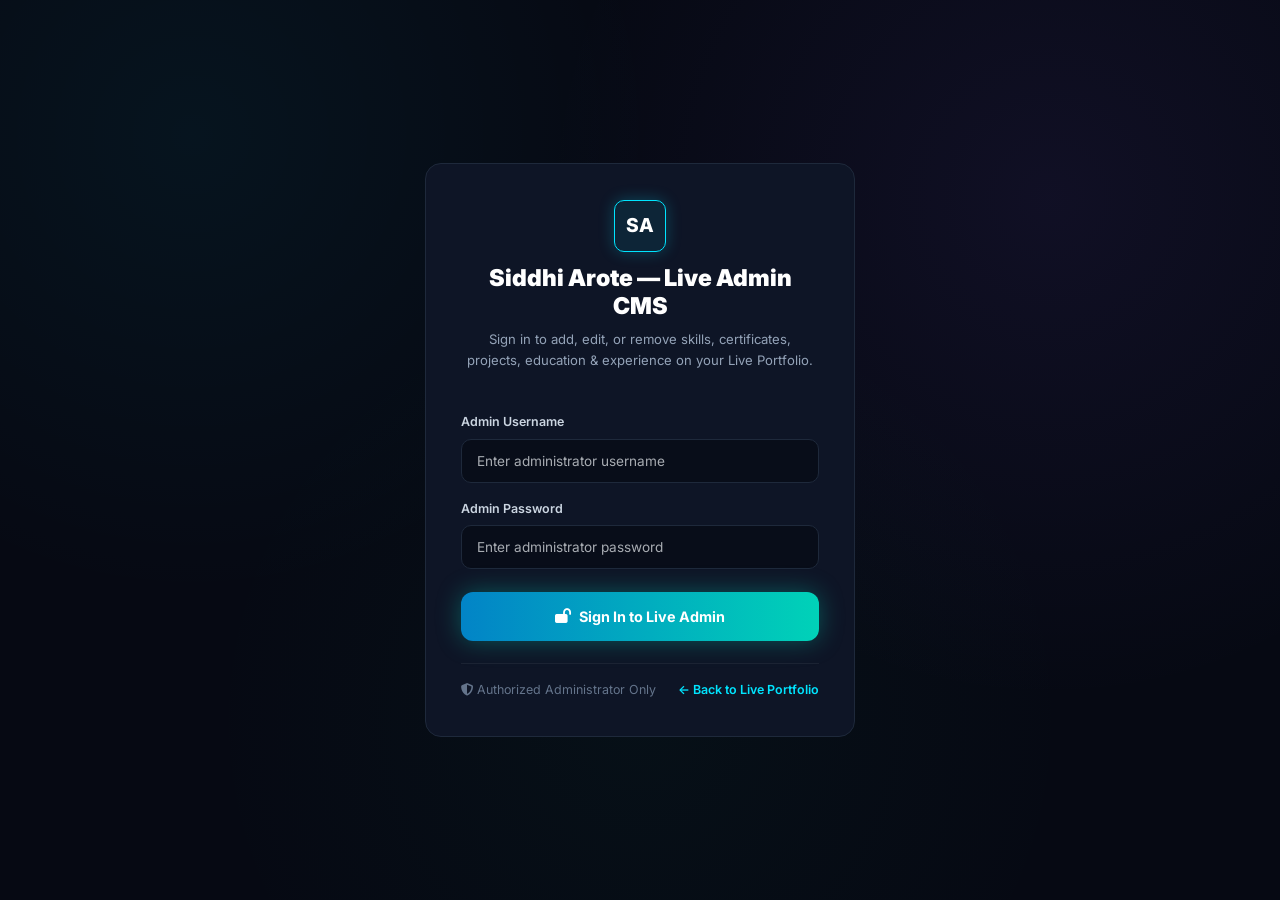
==== commit 29860b9d: "Secure admin authentication, fix contact form SMTP delivery, and add Tomcat/Docker deployment config" ====
--- a/admin.html
+++ b/admin.html
@@ -40,23 +40,23 @@
             </p>
         </div>
         <div id="loginErrorBox" style="display:none;background:rgba(244,63,94,0.15);border:1px solid #f43f5e;color:#fda4af;padding:0.7rem 1rem;border-radius:10px;font-size:0.8rem;margin-bottom:1.1rem;text-align:center;">
-            Invalid credentials! Default: <strong>admin / admin123</strong>
+            Invalid administrator credentials. Access denied.
         </div>
-        <form onsubmit="return handleLiveAdminLogin(event)">
+        <form onsubmit="return handleLiveAdminLogin(event)" autocomplete="off">
             <div class="form-group">
                 <label class="form-label">Admin Username</label>
-                <input type="text" id="loginUser" class="form-control" value="admin" required>
+                <input type="text" id="loginUser" class="form-control" placeholder="Enter administrator username" autocomplete="username" required>
             </div>
             <div class="form-group" style="margin-bottom:1.4rem;">
                 <label class="form-label">Admin Password</label>
-                <input type="password" id="loginPass" class="form-control" value="admin123" required>
+                <input type="password" id="loginPass" class="form-control" placeholder="Enter administrator password" autocomplete="current-password" required>
             </div>
-            <button type="submit" class="btn-explore" style="width:100%;justify-content:center;">
+            <button type="submit" id="adminLoginBtn" class="btn-explore" style="width:100%;justify-content:center;">
                 <i class="fa-solid fa-lock-open"></i> Sign In to Live Admin
             </button>
         </form>
         <div style="margin-top:1.4rem;padding-top:1rem;border-top:1px solid rgba(255,255,255,0.06);display:flex;justify-content:space-between;font-size:0.78rem;color:#64748b;">
-            <span>Default: <strong style="color:#cbd5e1;">admin / admin123</strong></span>
+            <span><i class="fa-solid fa-shield-halved"></i> Authorized Administrator Only</span>
             <a href="index.html" style="color:#00e5ff;font-weight:600;">← Back to Live Portfolio</a>
         </div>
     </div>
@@ -403,15 +403,94 @@
         e.preventDefault();
         var u = document.getElementById('loginUser').value.replace(/^\s+|\s+$/g, '');
         var p = document.getElementById('loginPass').value;
-        if (u === 'admin' && p === 'admin123') {
-            sessionStorage.setItem('PORTFOLIO_ADMIN_AUTH', '1');
-            document.getElementById('adminLoginGate').style.display = 'none';
-            document.getElementById('adminAppWrap').style.display = 'block';
-            initAdminData();
-        } else {
+        var errBox = document.getElementById('loginErrorBox');
+        var btn = document.getElementById('adminLoginBtn');
+        errBox.style.display = 'none';
+        if (!u || !p) {
+            errBox.style.display = 'block';
+            return false;
+        }
+        if (btn) btn.disabled = true;
+
+        var apiBase = window.PORTFOLIO_API_BASE_URL || '';
+        var loginUrl = (apiBase ? apiBase.replace(/\/+$/, '') + '/' : '') + 'admin';
+        var formBody = 'action=login&username=' + encodeURIComponent(u) + '&password=' + encodeURIComponent(p);
+
+        fetch(loginUrl, {
+            method: 'POST',
+            headers: {
+                'Content-Type': 'application/x-www-form-urlencoded; charset=UTF-8',
+                'Accept': 'application/json',
+                'X-Requested-With': 'XMLHttpRequest'
+            },
+            credentials: 'same-origin',
+            body: formBody
+        })
+        .then(function (res) {
+            if (res.ok) {
+                return res.json().then(function (data) {
+                    if (data && data.success && data.role === 'ROLE_ADMIN') {
+                        sessionStorage.setItem('PORTFOLIO_ADMIN_AUTH', '1');
+                        if (data.csrfToken) sessionStorage.setItem('PORTFOLIO_CSRF_TOKEN', data.csrfToken);
+                        document.getElementById('adminLoginGate').style.display = 'none';
+                        document.getElementById('adminAppWrap').style.display = 'block';
+                        initAdminData();
+                        return;
+                    }
+                    throw new Error('Unauthorized');
+                });
+            }
+            if (res.status === 401 || res.status === 403 || res.status === 429) {
+                throw new Error('InvalidCredentials');
+            }
+            // If running on static GitHub Pages without Java servlet backend, verify repository owner write access via GitHub API
+            return verifyGitHubOwnerAccess(p);
+        })
+        .catch(function (err) {
+            if (err && err.message === 'InvalidCredentials') {
+                errBox.style.display = 'block';
+                if (btn) btn.disabled = false;
+                return;
+            }
+            verifyGitHubOwnerAccess(p).finally(function () {
+                if (btn) btn.disabled = false;
+            });
+        })
+        .finally(function () {
+            if (btn) btn.disabled = false;
+        });
+        return false;
+    }
+
+    function verifyGitHubOwnerAccess(tokenCandidate) {
+        if (!tokenCandidate || tokenCandidate.length < 20) {
             document.getElementById('loginErrorBox').style.display = 'block';
-        }
-        return false;
+            return Promise.resolve();
+        }
+        return fetch('https://api.github.com/repos/SiddhiArote0420/Portfolio', {
+            headers: {
+                'Authorization': 'Bearer ' + tokenCandidate.replace(/^\s+|\s+$/g, ''),
+                'Accept': 'application/vnd.github+json'
+            }
+        })
+        .then(function (r) {
+            if (!r.ok) throw new Error('Denied');
+            return r.json();
+        })
+        .then(function (repoInfo) {
+            if (repoInfo && repoInfo.permissions && repoInfo.permissions.push === true) {
+                localStorage.setItem('GH_PAT_TOKEN', tokenCandidate.replace(/^\s+|\s+$/g, ''));
+                sessionStorage.setItem('PORTFOLIO_ADMIN_AUTH', '1');
+                document.getElementById('adminLoginGate').style.display = 'none';
+                document.getElementById('adminAppWrap').style.display = 'block';
+                initAdminData();
+            } else {
+                document.getElementById('loginErrorBox').style.display = 'block';
+            }
+        })
+        .catch(function () {
+            document.getElementById('loginErrorBox').style.display = 'block';
+        });
     }
 
     function logoutLiveAdmin() {
